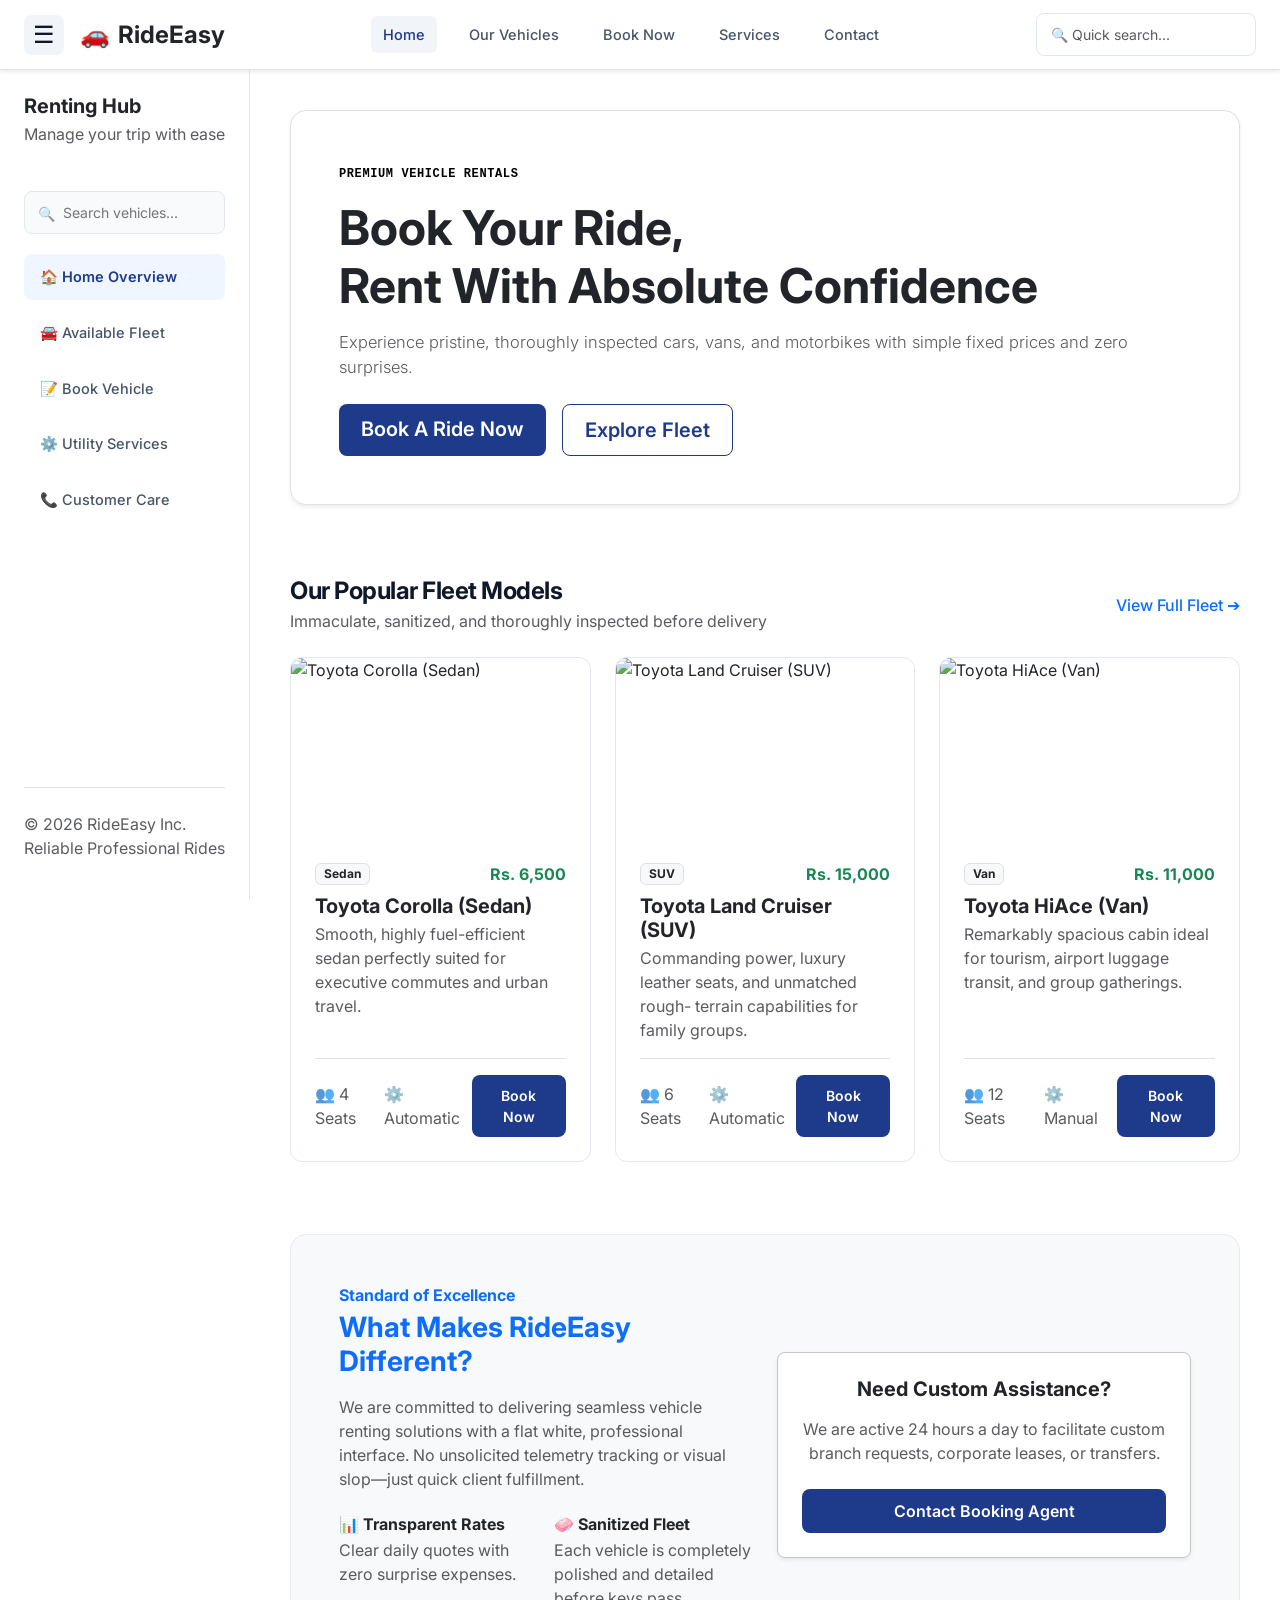
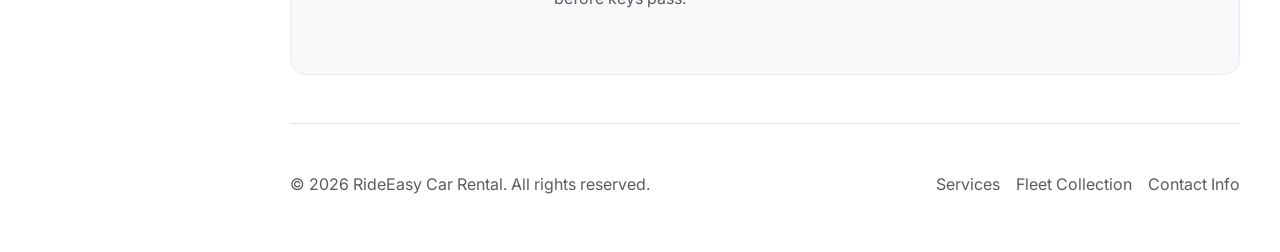
==== index.html @ 7ad849fa "final basic site for  develop web site final version" ====
<!DOCTYPE html>
<html lang="en">
<head>
    <meta charset="UTF-8">
    <meta name="viewport" content="width=device-width, initial-scale=1.0">
    <title>RideEasy | Clean & Reliable Car Rental</title>
    <!-- Bootstrap CDN Link -->
    <link href="https://cdn.jsdelivr.net/npm/bootstrap@5.3.3/dist/css/bootstrap.min.css" rel="stylesheet">
    <link href="style.css" rel="stylesheet">
    <!-- Google Font Inter -->
    <link href="https://fonts.googleapis.com/css2?family=Inter:wght@400;500;600;700&display=swap" rel="stylesheet">
</head>
<body>

    <!-- Top Navigation Bar with Sidebar Trigger (Three Lines) -->
    <header class="top-navbar bg-white border-bottom shadow-sm">
        <div class="d-flex align-items-center gap-3">
            <button class="sidebar-toggle-btn" id="sidebar-toggle" title="Toggle Navigation Menu">☰</button>
            <a class="fs-4 fw-bold text-dark text-decoration-none d-flex align-items-center gap-2" href="index.html">
                <span>🚗</span> <span class="fw-bold tracking-tight">RideEasy</span>
            </a>
        </div>
        
        <!-- Desktop Top Menu Links -->
        <div class="top-nav-links">
            <a class="top-nav-link active" href="index.html">Home</a>
            <a class="top-nav-link" href="vehicles.html">Our Vehicles</a>
            <a class="top-nav-link" href="booking.html">Book Now</a>
            <a class="top-nav-link" href="services.html">Services</a>
            <a class="top-nav-link" href="contact.html">Contact</a>
        </div>

        <!-- Right Side Quick Search -->
        <div class="d-none d-md-block" style="width: 220px;">
            <input type="text" class="form-control form-control-sm global-search-input" placeholder="🔍 Quick search...">
        </div>
    </header>

    <div class="d-flex">
        <!-- Persistent Sidebar on Left -->
        <aside class="sidebar" id="sidebar-menu">
            <div class="mb-4">
                <h5 class="fw-bold text-dark mb-1">Renting Hub</h5>
                <p class="text-muted text-xs">Manage your trip with ease</p>
            </div>

            <!-- Left Sidebar Search Input option -->
            <div class="sidebar-search">
                <input type="text" class="global-search-input" placeholder="Search vehicles...">
            </div>

            <nav class="nav flex-column gap-1">
                <a class="sidebar-link active" href="index.html">🏠 Home Overview</a>
                <a class="sidebar-link" href="vehicles.html">🚘 Available Fleet</a>
                <a class="sidebar-link" href="booking.html">📝 Book Vehicle</a>
                <a class="sidebar-link" href="services.html">⚙️ Utility Services</a>
                <a class="sidebar-link" href="contact.html">📞 Customer Care</a>
            </nav>

            <div class="mt-auto pt-4 border-top">
                <p class="text-muted text-[11px] mb-0">&copy; 2026 RideEasy Inc.</p>
                <p class="text-muted text-[10px]">Reliable Professional Rides</p>
            </div>
        </aside>

        <!-- Main Content Area -->
        <main class="main-content flex-grow-1" id="main-workspace">
            <!-- Professional Clean Hero Banner -->
            <section class="hero-banner text-start bg-white border rounded-4 p-5 mb-5 shadow-sm">
                <div class="max-w-xl">
                    <span class="d-inline-block mb-3 font-monospace fw-bold text-black" style="font-size: 12px; letter-spacing: 0.05em; text-transform: uppercase;">Premium Vehicle Rentals</span>
                    <h1 class="display-5 fw-bold text-dark mb-3">Book Your Ride,<br>Rent With Absolute Confidence</h1>
                    <p class="text-muted mb-4 lead font-sans" style="font-size: 16.5px;">Experience pristine, thoroughly inspected cars, vans, and motorbikes with simple fixed prices and zero surprises.</p>
                    <div class="d-flex gap-3">
                        <a href="booking.html" class="btn btn-brand-primary btn-lg">Book A Ride Now</a>
                        <a href="vehicles.html" class="btn btn-brand-outline btn-lg">Explore Fleet</a>
                    </div>
                </div>
            </section>

            <!-- Popular Featured Vehicles Section -->
            <section class="py-4">
                <div class="d-flex justify-content-between align-items-center mb-4">
                    <div>
                        <h2 class="section-title mb-1">Our Popular Fleet Models</h2>
                        <p class="text-muted text-sm mb-0">Immaculate, sanitized, and thoroughly inspected before delivery</p>
                    </div>
                    <a href="vehicles.html" class="text-primary fw-medium text-sm text-decoration-none">View Full Fleet ➔</a>
                </div>

                <div class="row" id="featured-cars-container">
                    <!-- Loaded dynamically via javascript -->
                </div>
            </section>

            <!-- Clean Value Cards Layout -->
            <section class="py-5 bg-light rounded-4 px-4 px-md-5 mt-4 border border-light-subtle">
                <div class="row g-4 align-items-center">
                    <div class="col-lg-6">
                        <span class="text-primary fw-bold text-xs uppercase tracking-wide">Standard of Excellence</span>
                        <h3 class="fw-bold text-primary mt-1 mb-3">What Makes RideEasy Different?</h3>
                        <p class="text-muted text-sm leading-relaxed mb-4">We are committed to delivering seamless vehicle renting solutions with a flat white, professional interface. No unsolicited telemetry tracking or visual slop—just quick client fulfillment.</p>
                        
                        <div class="row g-3">
                            <div class="col-sm-6">
                                <h6 class="fw-bold text-dark mb-1">📊 Transparent Rates</h6>
                                <p class="text-muted text-xs">Clear daily quotes with zero surprise expenses.</p>
                            </div>
                            <div class="col-sm-6">
                                <h6 class="fw-bold text-dark mb-1">🧼 Sanitized Fleet</h6>
                                <p class="text-muted text-xs">Each vehicle is completely polished and detailed before keys pass.</p>
                            </div>
                        </div>
                    </div>
                    <div class="col-lg-6 text-center">
                        <div class="bg-white p-4 rounded-3 border border-secondary-subtle shadow-sm">
                            <h5 class="fw-bold mb-3 text-dark">Need Custom Assistance?</h5>
                            <p class="text-muted text-xs mb-4">We are active 24 hours a day to facilitate custom branch requests, corporate leases, or transfers.</p>
                            <a href="contact.html" class="btn btn-brand-primary py-2.5 w-100">Contact Booking Agent</a>
                        </div>
                    </div>
                </div>
            </section>

            <!-- Footer -->
            <footer class="pt-5 mt-5 border-top text-muted d-flex flex-wrap justify-content-between text-xs">
                <p>&copy; 2026 RideEasy Car Rental. All rights reserved.</p>
                <div class="d-flex gap-3">
                    <a href="services.html" class="text-muted text-decoration-none">Services</a>
                    <a href="vehicles.html" class="text-muted text-decoration-none">Fleet Collection</a>
                    <a href="contact.html" class="text-muted text-decoration-none">Contact Info</a>
                </div>
            </footer>
        </main>
    </div>

    <!-- Bootstrap Bundle with Popper CDN Link -->
    <script src="https://cdn.jsdelivr.net/npm/bootstrap@5.3.3/dist/js/bootstrap.bundle.min.js"></script>
    <script src="app.js"></script>
</body>
</html>
---- style.css ----
/* ==========================================================
   RideEasy - Professional & Clean Car Rental CSS
   ========================================================== */

:root {
    --primary-color: #1e3a8a; /* Professional Royal Blue */
    --hover-color: #1d4ed8;
    --accent-color: #10b981;  /* Emerald */
    --bg-light: #f8fafc;
    --text-dark: #0f172a;
    --border-light: #e2e8f0;
}

body {
    font-family: 'Inter', -apple-system, BlinkMacSystemFont, "Segoe UI", Roboto, sans-serif;
    background-color: #ffffff;
    color: var(--text-dark);
    margin: 0;
    padding: 0;
}

/* Base Styles */
a {
    text-decoration: none;
    transition: all 0.2s ease;
}

/* Top Navigation Bar Header */
.top-navbar {
    height: 70px;
    background-color: #ffffff;
    border-bottom: 1px solid var(--border-light);
    display: flex;
    align-items: center;
    justify-content: space-between;
    padding: 0 24px;
    position: fixed;
    top: 0;
    left: 0;
    right: 0;
    z-index: 1010;
}

.top-nav-links {
    display: flex;
    gap: 20px;
}

.top-nav-link {
    color: #475569;
    font-weight: 500;
    font-size: 14.5px;
    padding: 8px 12px;
    border-radius: 6px;
}

.top-nav-link:hover, .top-nav-link.active {
    color: var(--primary-color);
    background-color: #f1f5f9;
}

/* Sidebar Toggle Trigger (Three Lines) */
.sidebar-toggle-btn {
    background: none;
    border: none;
    font-size: 24px;
    color: var(--text-dark);
    cursor: pointer;
    display: flex;
    align-items: center;
    justify-content: center;
    width: 40px;
    height: 40px;
    border-radius: 8px;
    background-color: #f1f5f9;
    transition: background-color 0.2s;
}

.sidebar-toggle-btn:hover {
    background-color: #e2e8f0;
}

/* Sidebar Layout */
.sidebar {
    width: 250px;
    height: calc(100vh - 70px);
    position: fixed;
    top: 70px;
    left: 0;
    background-color: #ffffff;
    border-right: 1px solid var(--border-light);
    z-index: 1000;
    padding: 24px;
    display: flex;
    flex-direction: column;
    transition: transform 0.3s ease, margin-left 0.3s ease;
}

/* Toggled hidden state for Sidebar */
.sidebar.collapsed {
    transform: translateX(-250px);
}

.main-content {
    margin-left: 250px;
    padding: 40px;
    min-height: calc(100vh - 70px);
    background-color: #ffffff;
    margin-top: 70px;
    transition: margin-left 0.3s ease;
}

.main-content.expanded {
    margin-left: 0;
}

/* Left Sidebar Menu Items */
.sidebar-link {
    display: flex;
    align-items: center;
    gap: 12px;
    padding: 12px 16px;
    color: #475569;
    font-weight: 500;
    border-radius: 8px;
    margin-bottom: 6px;
    font-size: 14.5px;
}

.sidebar-link:hover {
    background-color: #f1f5f9;
    color: var(--primary-color);
}

.sidebar-link.active {
    background-color: #eff6ff;
    color: var(--primary-color);
    font-weight: 600;
}

/* Sidebar Search Input */
.sidebar-search {
    position: relative;
    margin-top: 5px;
    margin-bottom: 20px;
}

.sidebar-search input {
    width: 100%;
    padding: 10px 16px 10px 38px;
    font-size: 14px;
    border-radius: 8px;
    border: 1px solid var(--border-light);
    background-color: #f8fafc;
    outline: none;
    transition: all 0.2s;
}

.sidebar-search input:focus {
    border-color: var(--primary-color);
    background-color: #ffffff;
    box-shadow: 0 0 0 3px rgba(30, 58, 138, 0.15);
}

.sidebar-search::before {
    content: "🔍";
    position: absolute;
    left: 14px;
    top: 50%;
    transform: translateY(-50%);
    font-size: 14px;
    pointer-events: none;
    opacity: 0.6;
}

/* Hero Section */
.hero-banner {
    background-color: #f8fafc;
    border-radius: 16px;
    padding: 60px 40px;
    margin-bottom: 40px;
    border: 1px solid var(--border-light);
}

/* Colored Buttons */
.btn-brand-primary {
    background-color: var(--primary-color);
    color: #ffffff;
    font-weight: 600;
    padding: 10px 22px;
    border-radius: 8px;
    border: none;
    transition: all 0.2s;
}

.btn-brand-primary:hover {
    background-color: var(--hover-color);
    color: #ffffff;
    transform: translateY(-1px);
}

.btn-brand-accent {
    background-color: var(--accent-color);
    color: #ffffff;
    font-weight: 600;
    padding: 10px 22px;
    border-radius: 8px;
    border: none;
    transition: all 0.2s;
}

.btn-brand-accent:hover {
    background-color: #059669;
    color: #ffffff;
    transform: translateY(-1px);
}

.btn-brand-outline {
    background-color: transparent;
    border: 1.5px solid var(--primary-color);
    color: var(--primary-color);
    font-weight: 600;
    padding: 10px 22px;
    border-radius: 8px;
    transition: all 0.2s;
}

.btn-brand-outline:hover {
    background-color: #eff6ff;
    color: var(--primary-color);
}

/* Cards Modification */
.ride-card {
    background: #ffffff;
    border: 1px solid var(--border-light);
    border-radius: 12px;
    transition: all 0.25s ease;
    overflow: hidden;
}

.ride-card:hover {
    transform: translateY(-3px);
    box-shadow: 0 10px 25px -5px rgba(0, 0, 0, 0.05), 0 8px 10px -6px rgba(0, 0, 0, 0.05);
    border-color: #cbd5e1;
}

.ride-card img {
    height: 180px;
    object-fit: cover;
    width: 100%;
}

/* Section Header */
.section-title {
    font-size: 24px;
    font-weight: 700;
    color: var(--text-dark);
    margin-bottom: 24px;
    letter-spacing: -0.02em;
}

/* Form Styles */
.form-control, .form-select {
    padding: 10px 14px;
    border-radius: 8px;
    border: 1.5px solid var(--border-light);
    font-size: 14px;
}

.form-control:focus, .form-select:focus {
    border-color: var(--primary-color);
    box-shadow: 0 0 0 3px rgba(30, 58, 138, 0.15);
}

/* FAQ Item */
.faq-element {
    background-color: #ffffff;
    border: 1px solid var(--border-light);
    border-radius: 8px;
    padding: 16px;
    margin-bottom: 12px;
}

/* Responsive Overrides */
@media (max-width: 991px) {
    .top-nav-links {
        display: none;
    }

    .sidebar {
        transform: translateX(-250px);
    }

    .sidebar.show-mobile {
        transform: translateX(0);
        box-shadow: 10px 0 30px rgba(0,0,0,0.15);
    }

    .main-content {
        margin-left: 0;
        padding: 24px;
    }
}
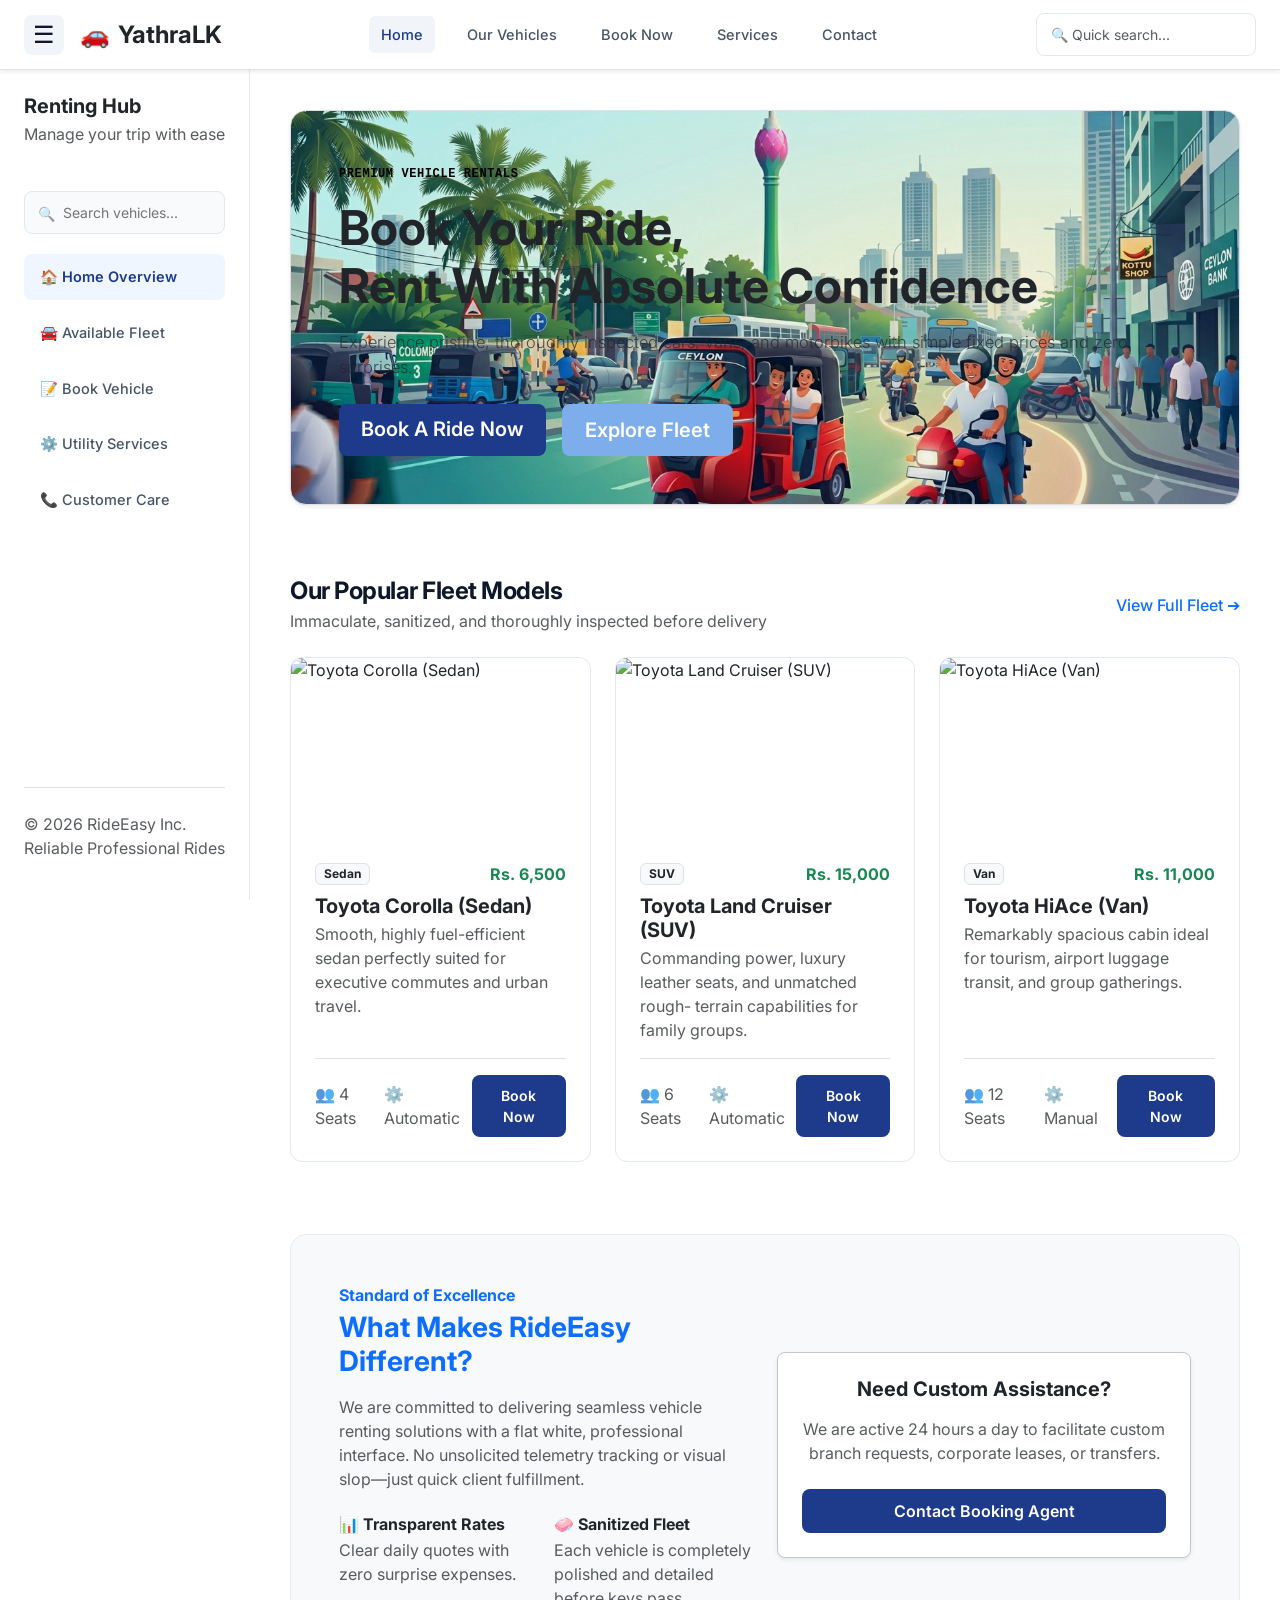
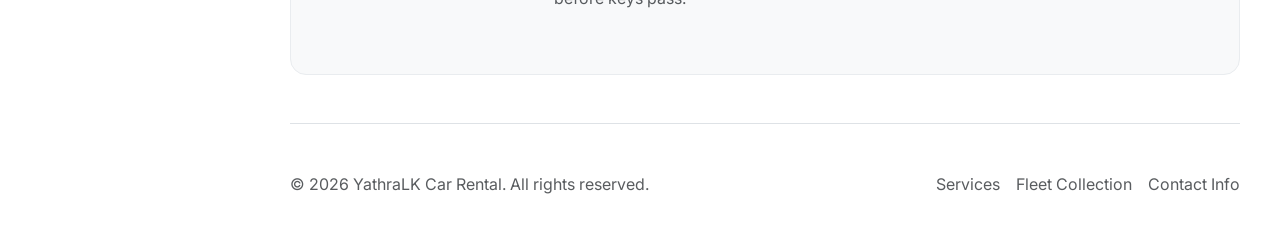
==== commit b8b264fb: "name changed any name suggestions?" ====
--- a/index.html
+++ b/index.html
@@ -3,7 +3,7 @@
 <head>
     <meta charset="UTF-8">
     <meta name="viewport" content="width=device-width, initial-scale=1.0">
-    <title>RideEasy | Clean & Reliable Car Rental</title>
+    <title>YathraLK | Cylone Reliable Car Rental</title>
     <!-- Bootstrap CDN Link -->
     <link href="https://cdn.jsdelivr.net/npm/bootstrap@5.3.3/dist/css/bootstrap.min.css" rel="stylesheet">
     <link href="style.css" rel="stylesheet">
@@ -17,7 +17,7 @@
         <div class="d-flex align-items-center gap-3">
             <button class="sidebar-toggle-btn" id="sidebar-toggle" title="Toggle Navigation Menu">☰</button>
             <a class="fs-4 fw-bold text-dark text-decoration-none d-flex align-items-center gap-2" href="index.html">
-                <span>🚗</span> <span class="fw-bold tracking-tight">RideEasy</span>
+                <span>🚗</span> <span class="fw-bold tracking-tight">YathraLK</span>
             </a>
         </div>
         
@@ -124,7 +124,7 @@
 
             <!-- Footer -->
             <footer class="pt-5 mt-5 border-top text-muted d-flex flex-wrap justify-content-between text-xs">
-                <p>&copy; 2026 RideEasy Car Rental. All rights reserved.</p>
+                <p>&copy; 2026 YathraLK Car Rental. All rights reserved.</p>
                 <div class="d-flex gap-3">
                     <a href="services.html" class="text-muted text-decoration-none">Services</a>
                     <a href="vehicles.html" class="text-muted text-decoration-none">Fleet Collection</a>
--- a/style.css
+++ b/style.css
@@ -216,9 +216,8 @@
 }
 
 .btn-brand-outline {
-    background-color: transparent;
-    border: 1.5px solid var(--primary-color);
-    color: var(--primary-color);
+    background-color:#7dadeb;
+    color:white;
     font-weight: 600;
     padding: 10px 22px;
     border-radius: 8px;
@@ -302,3 +301,63 @@
         padding: 24px;
     }
 }
+
+a[href^="mailto:"],
+a[href^="tel:"],
+a[href*="google.com/maps"] {
+    color: var(--primary-color);
+    font-weight: 500;
+    text-decoration: none;
+    cursor: pointer;
+    display: inline-block;
+    transition: all 0.2s ease;
+}
+
+/* Hover state */
+a[href^="mailto:"]:hover,
+a[href^="tel:"]:hover,
+a[href*="google.com/maps"]:hover {
+    color: var(--hover-color);
+    text-decoration: underline;
+}
+
+/* Small "clickable indicator" effect */
+a[href^="mailto:"],
+a[href^="tel:"],
+a[href*="google.com/maps"] {
+    position: relative;
+}
+
+/* Optional arrow indicator */
+a[href^="mailto:"]::after,
+a[href^="tel:"]::after,
+a[href*="google.com/maps"]::after {
+    content: " ↗";
+    font-size: 11px;
+    opacity: 0.6;
+}
+.hero-banner {
+    position: relative;
+    background-image: url("images/image1.png");
+    background-size: cover;
+    background-position: center;
+    background-repeat: no-repeat;
+
+    border-radius: 16px;
+    overflow: hidden;
+}
+
+/* DARK OVERLAY for better visibility */
+.hero-banner::before {
+    content: "";
+    position: absolute;
+    inset: 0;
+    background: rgba(0, 0, 0, 0.05); /* adjust darkness here */
+    z-index: 1;
+}
+
+/* Keep text above overlay */
+.hero-banner > div {
+    position: relative;
+    z-index: 2;
+}
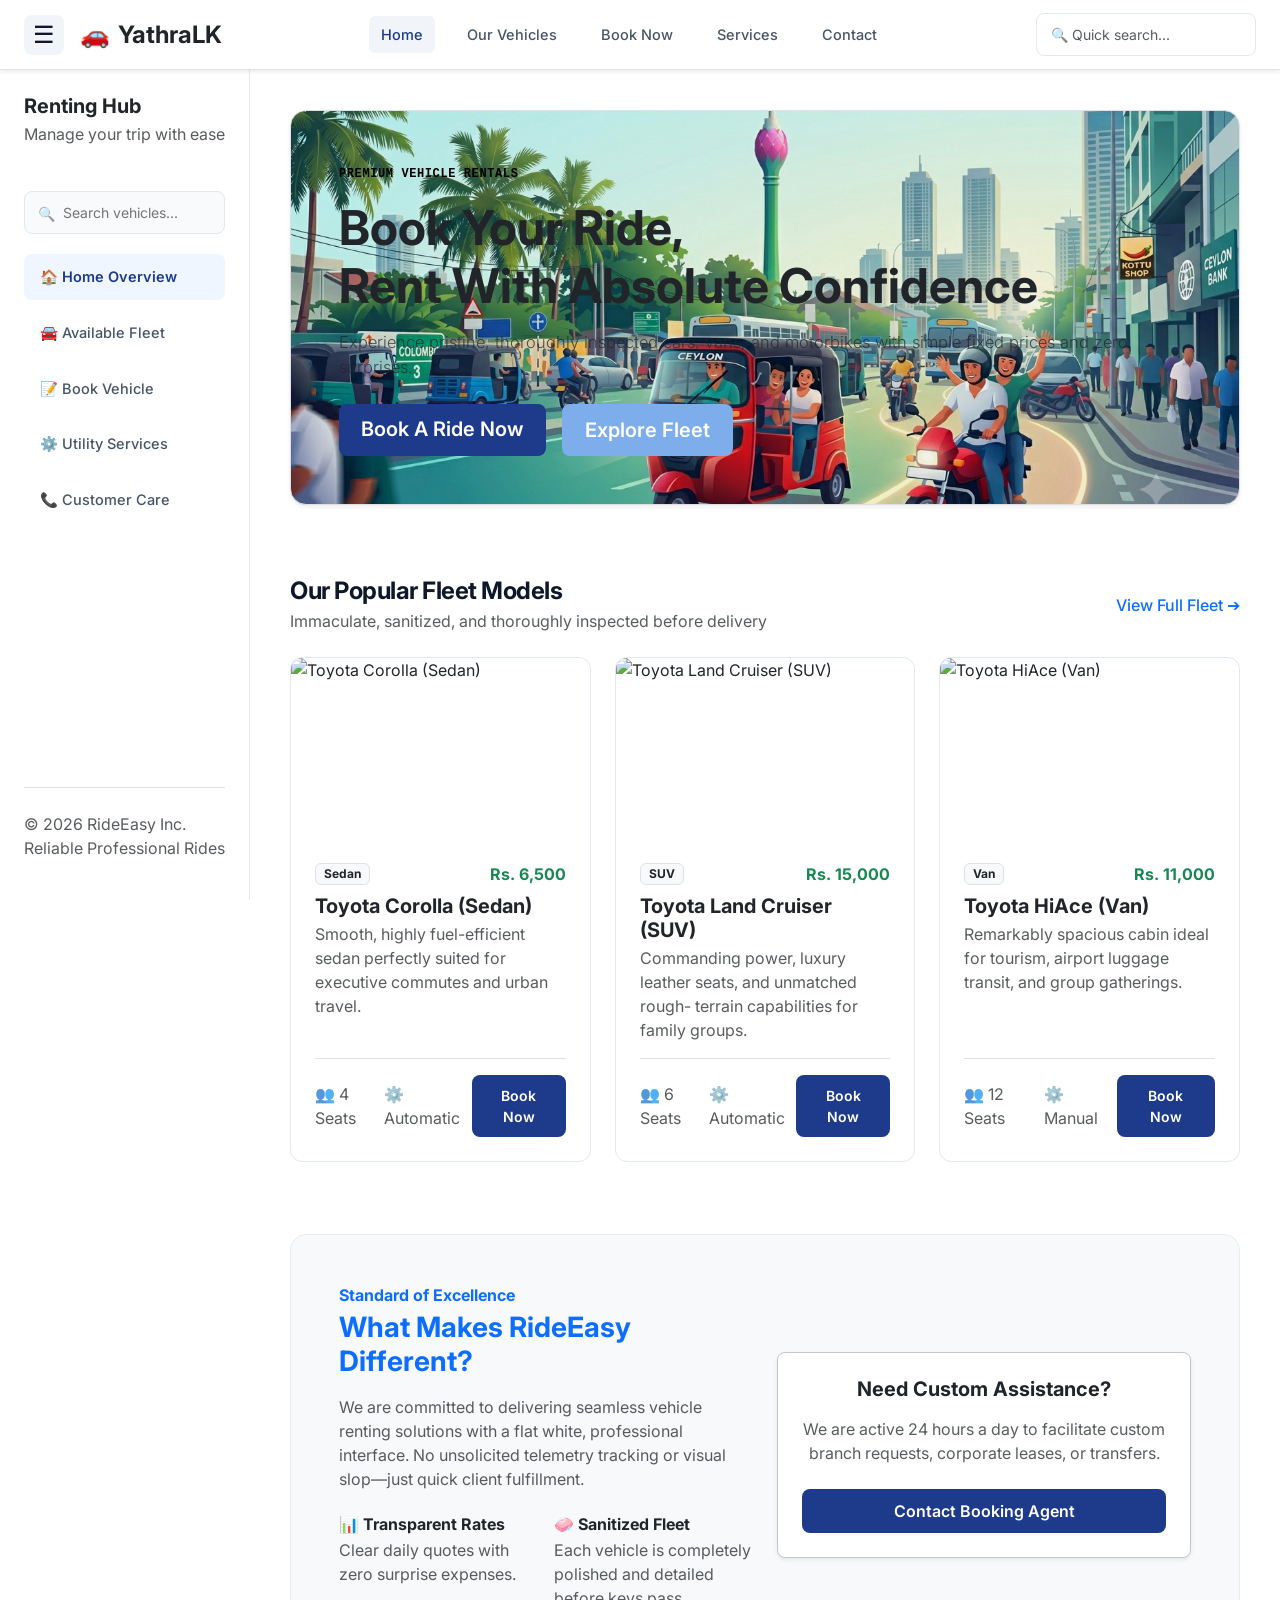
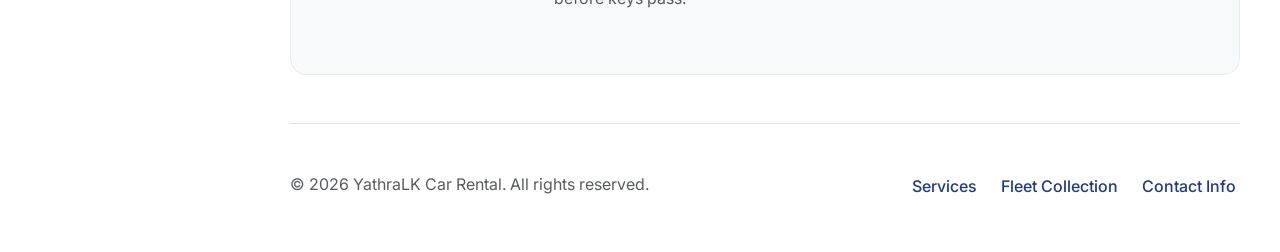
==== commit 76753822: "footer changed links made like clickable" ====
--- a/index.html
+++ b/index.html
@@ -126,9 +126,9 @@
             <footer class="pt-5 mt-5 border-top text-muted d-flex flex-wrap justify-content-between text-xs">
                 <p>&copy; 2026 YathraLK Car Rental. All rights reserved.</p>
                 <div class="d-flex gap-3">
-                    <a href="services.html" class="text-muted text-decoration-none">Services</a>
-                    <a href="vehicles.html" class="text-muted text-decoration-none">Fleet Collection</a>
-                    <a href="contact.html" class="text-muted text-decoration-none">Contact Info</a>
+                    <a href="services.html" class=" text-decoration-none">Services</a>
+                    <a href="vehicles.html" class=" text-decoration-none">Fleet Collection</a>
+                    <a href="contact.html" class=" text-decoration-none">Contact Info</a>
                 </div>
             </footer>
         </main>
--- a/style.css
+++ b/style.css
@@ -360,4 +360,27 @@
 .hero-banner > div {
     position: relative;
     z-index: 2;
+}
+
+footer a {
+    color: var(--primary-color);
+    font-weight: 500;
+    text-decoration: none;
+    transition: all 0.2s ease;
+}
+
+/* Hover effect */
+footer a:hover {
+    color: var(--hover-color);
+    text-decoration: underline;
+}
+
+/* Optional better spacing feel */
+footer a {
+    padding: 2px 4px;
+    border-radius: 4px;
+}
+
+footer a:hover {
+    background-color: #eff6ff;
 }
